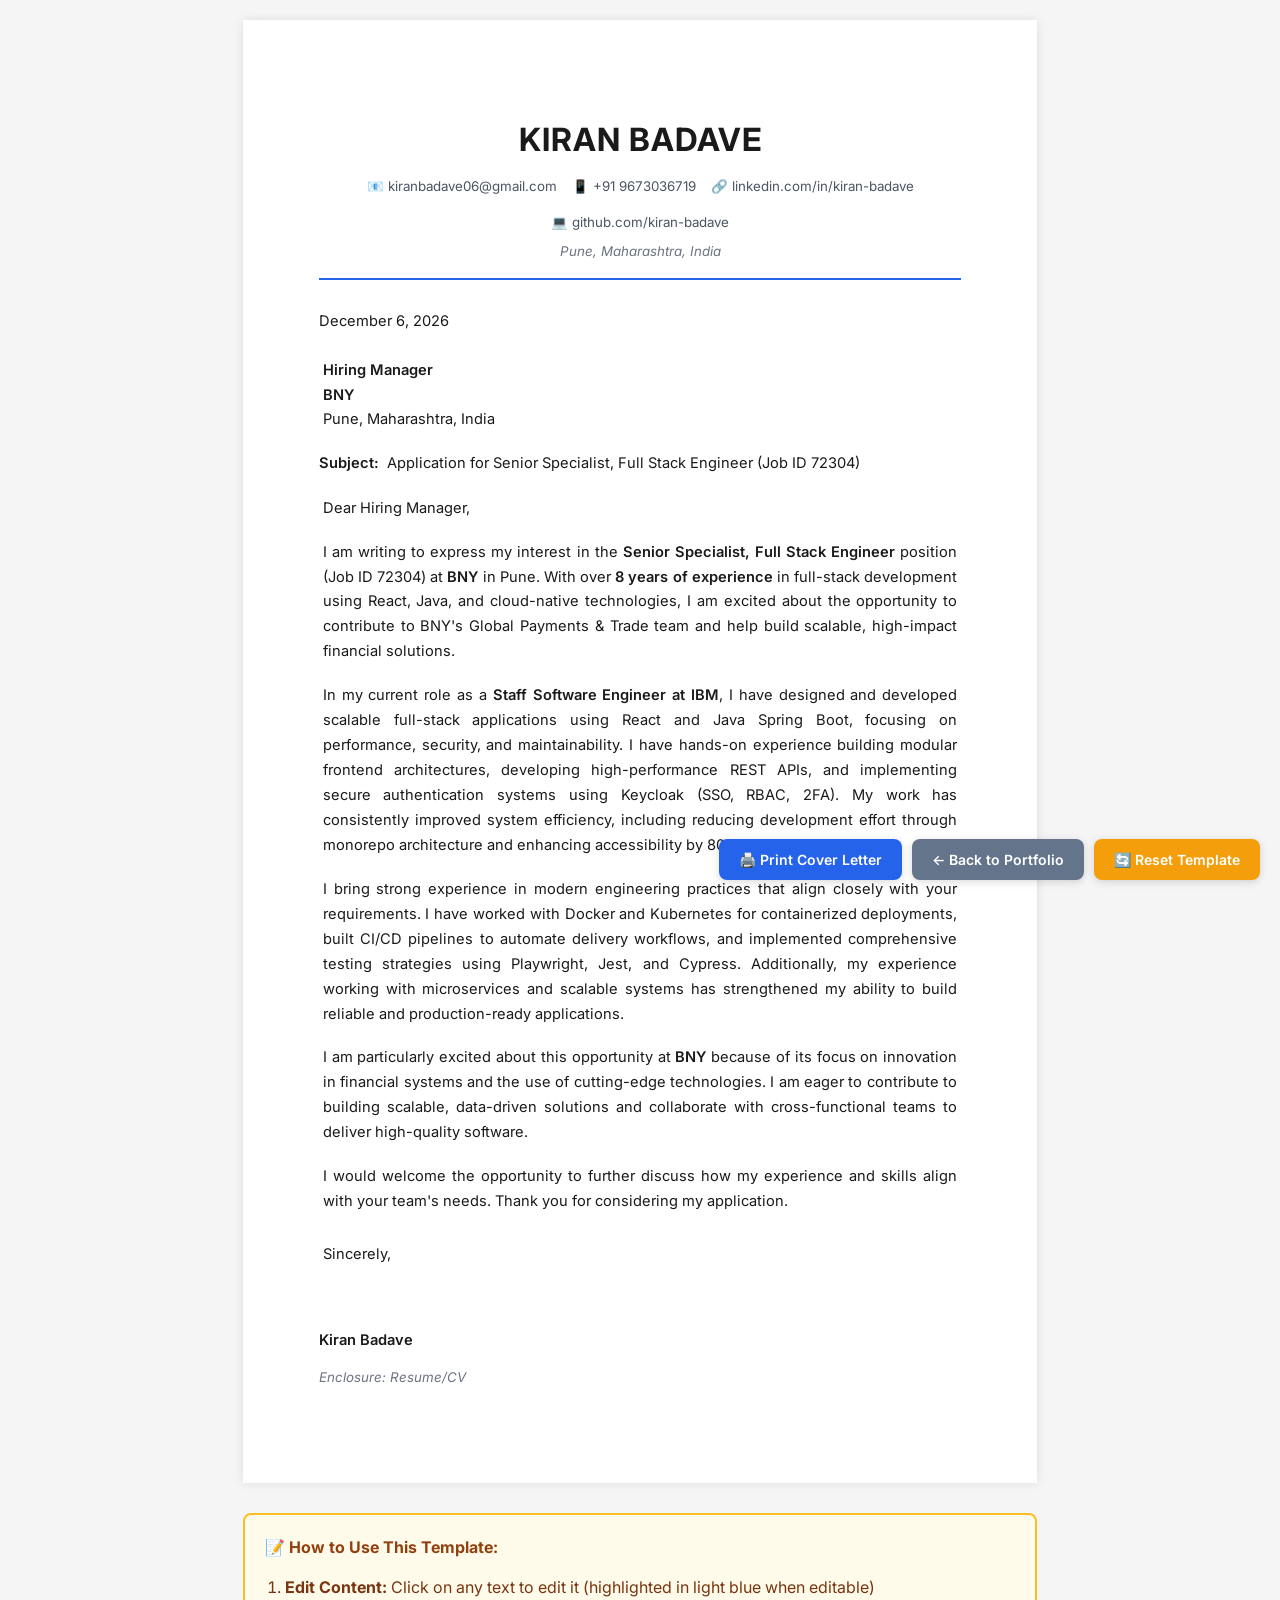
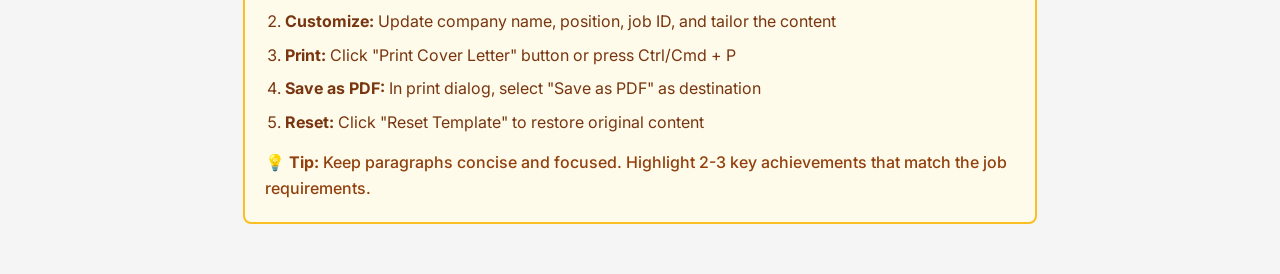
==== cover-letter.html @ ef1b8f8c "Add cover letter template and refresh CV Add an editable, print-ready cover letter template with usa" ====
<!DOCTYPE html>
<html lang="en">
<head>
    <meta charset="UTF-8">
    <meta name="viewport" content="width=device-width, initial-scale=1.0">
    <title>Cover Letter - Kiran Badave</title>
    <link rel="preconnect" href="https://fonts.googleapis.com">
    <link rel="preconnect" href="https://fonts.gstatic.com" crossorigin>
    <link href="https://fonts.googleapis.com/css2?family=Inter:wght@300;400;500;600;700&display=swap" rel="stylesheet">
    <link rel="stylesheet" href="cover-letter.css">
</head>
<body>
    <div class="cover-letter-container">
        <!-- Header with Contact Info -->
        <header class="letter-header">
            <h1 class="sender-name">KIRAN BADAVE</h1>
            <div class="contact-info">
                <span>📧 kiranbadave06@gmail.com</span>
                <span>📱 +91 9673036719</span>
                <span>🔗 linkedin.com/in/kiran-badave</span>
                <span>💻 github.com/kiran-badave</span>
            </div>
            <p class="sender-location">Pune, Maharashtra, India</p>
        </header>

        <!-- Date -->
        <div class="letter-date">
            <p id="currentDate"></p>
        </div>

        <!-- Recipient Info (Editable) -->
        <div class="recipient-info">
            <p class="recipient-name" contenteditable="true">Hiring Manager</p>
            <p class="company-name" contenteditable="true">BNY</p>
            <p class="company-address" contenteditable="true">Pune, Maharashtra, India</p>
        </div>

        <!-- Subject Line (Editable) -->
        <div class="subject-line">
            <p><strong>Subject:</strong> <span contenteditable="true">Application for Senior Specialist, Full Stack Engineer (Job ID 72304)</span></p>
        </div>

        <!-- Salutation (Editable) -->
        <div class="salutation">
            <p contenteditable="true">Dear Hiring Manager,</p>
        </div>

        <!-- Letter Body (Editable) -->
        <div class="letter-body">
            <!-- Paragraph 1: Opening & Position -->
            <p contenteditable="true">
                I am writing to express my interest in the <strong>Senior Specialist, Full Stack Engineer</strong> position (Job ID 72304) at <strong>BNY</strong> in Pune. With over <strong>8 years of experience</strong> in full-stack development using React, Java, and cloud-native technologies, I am excited about the opportunity to contribute to BNY's Global Payments & Trade team and help build scalable, high-impact financial solutions.
            </p>

            <!-- Paragraph 2: Current Role & Achievements -->
            <p contenteditable="true">
                In my current role as a <strong>Staff Software Engineer at IBM</strong>, I have designed and developed scalable full-stack applications using React and Java Spring Boot, focusing on performance, security, and maintainability. I have hands-on experience building modular frontend architectures, developing high-performance REST APIs, and implementing secure authentication systems using Keycloak (SSO, RBAC, 2FA). My work has consistently improved system efficiency, including reducing development effort through monorepo architecture and enhancing accessibility by 80%.
            </p>

            <!-- Paragraph 3: Relevant Skills & Experience -->
            <p contenteditable="true">
                I bring strong experience in modern engineering practices that align closely with your requirements. I have worked with Docker and Kubernetes for containerized deployments, built CI/CD pipelines to automate delivery workflows, and implemented comprehensive testing strategies using Playwright, Jest, and Cypress. Additionally, my experience working with microservices and scalable systems has strengthened my ability to build reliable and production-ready applications.
            </p>

            <!-- Paragraph 4: Why This Company -->
            <p contenteditable="true">
                I am particularly excited about this opportunity at <strong>BNY</strong> because of its focus on innovation in financial systems and the use of cutting-edge technologies. I am eager to contribute to building scalable, data-driven solutions and collaborate with cross-functional teams to deliver high-quality software.
            </p>

            <!-- Paragraph 5: Closing -->
            <p contenteditable="true">
                I would welcome the opportunity to further discuss how my experience and skills align with your team's needs. Thank you for considering my application.
            </p>
        </div>

        <!-- Closing (Editable) -->
        <div class="letter-closing">
            <p contenteditable="true">Sincerely,</p>
            <div class="signature-space"></div>
            <p class="signature-name">Kiran Badave</p>
        </div>

        <!-- Enclosure Note -->
        <div class="enclosure">
            <p>Enclosure: Resume/CV</p>
        </div>
    </div>

    <!-- Print Controls -->
    <div class="print-controls no-print">
        <button onclick="window.print()" class="print-btn">🖨️ Print Cover Letter</button>
        <button onclick="window.location.href='index.html'" class="back-btn">← Back to Portfolio</button>
        <button onclick="resetTemplate()" class="reset-btn">🔄 Reset Template</button>
    </div>

    <!-- Instructions -->
    <div class="instructions no-print">
        <h3>📝 How to Use This Template:</h3>
        <ol>
            <li><strong>Edit Content:</strong> Click on any text to edit it (highlighted in light blue when editable)</li>
            <li><strong>Customize:</strong> Update company name, position, job ID, and tailor the content</li>
            <li><strong>Print:</strong> Click "Print Cover Letter" button or press Ctrl/Cmd + P</li>
            <li><strong>Save as PDF:</strong> In print dialog, select "Save as PDF" as destination</li>
            <li><strong>Reset:</strong> Click "Reset Template" to restore original content</li>
        </ol>
        <p><strong>💡 Tip:</strong> Keep paragraphs concise and focused. Highlight 2-3 key achievements that match the job requirements.</p>
    </div>

    <script>
        // Set current date
        const dateOptions = { year: 'numeric', month: 'long', day: 'numeric' };
        document.getElementById('currentDate').textContent = new Date().toLocaleDateString('en-US', dateOptions);

        // Store original content for reset
        const originalContent = document.querySelector('.cover-letter-container').innerHTML;

        function resetTemplate() {
            if (confirm('Are you sure you want to reset the template? All changes will be lost.')) {
                document.querySelector('.cover-letter-container').innerHTML = originalContent;
                // Re-set the date
                document.getElementById('currentDate').textContent = new Date().toLocaleDateString('en-US', dateOptions);
            }
        }

        // Add visual feedback for editable areas
        document.querySelectorAll('[contenteditable="true"]').forEach(element => {
            element.addEventListener('focus', function() {
                this.style.backgroundColor = '#e0f2fe';
            });
            element.addEventListener('blur', function() {
                this.style.backgroundColor = 'transparent';
            });
        });
    </script>
</body>
</html>
---- cover-letter.css ----
/**
 * Cover Letter Template Styles
 * Copyright (c) 2025 Kiran Badave
 * Licensed under the MIT License
 */

/* Reset and Base Styles */
* {
    margin: 0;
    padding: 0;
    box-sizing: border-box;
}

body {
    font-family: 'Inter', -apple-system, BlinkMacSystemFont, 'Segoe UI', sans-serif;
    line-height: 1.6;
    color: #1a1a1a;
    background: #f5f5f5;
    padding: 20px;
}

.cover-letter-container {
    max-width: 210mm; /* A4 width */
    margin: 0 auto;
    background: white;
    padding: 25mm 20mm;
    box-shadow: 0 0 10px rgba(0,0,0,0.1);
    min-height: 297mm; /* A4 height */
}

/* Header Section */
.letter-header {
    text-align: center;
    border-bottom: 2px solid #2563eb;
    padding-bottom: 15px;
    margin-bottom: 30px;
}

.sender-name {
    font-size: 24pt;
    font-weight: 700;
    color: #1a1a1a;
    letter-spacing: 1px;
    margin-bottom: 10px;
}

.contact-info {
    display: flex;
    justify-content: center;
    flex-wrap: wrap;
    gap: 15px;
    font-size: 10pt;
    color: #4b5563;
    margin-bottom: 8px;
}

.contact-info span {
    white-space: nowrap;
}

.sender-location {
    font-size: 10pt;
    color: #6b7280;
    font-style: italic;
}

/* Date */
.letter-date {
    margin-bottom: 25px;
    font-size: 11pt;
}

/* Recipient Info */
.recipient-info {
    margin-bottom: 20px;
    font-size: 11pt;
    line-height: 1.4;
}

.recipient-name {
    font-weight: 600;
}

.company-name {
    font-weight: 600;
}

/* Subject Line */
.subject-line {
    margin-bottom: 20px;
    font-size: 11pt;
}

.subject-line strong {
    font-weight: 600;
}

/* Salutation */
.salutation {
    margin-bottom: 15px;
    font-size: 11pt;
}

/* Letter Body */
.letter-body {
    margin-bottom: 25px;
    font-size: 11pt;
    text-align: justify;
}

.letter-body p {
    margin-bottom: 15px;
    line-height: 1.7;
}

.letter-body strong {
    font-weight: 600;
    color: #1a1a1a;
}

/* Closing */
.letter-closing {
    margin-bottom: 15px;
    font-size: 11pt;
}

.signature-space {
    height: 40px;
    margin: 10px 0;
}

.signature-name {
    font-weight: 600;
}

/* Enclosure */
.enclosure {
    font-size: 10pt;
    color: #6b7280;
    font-style: italic;
}

/* Editable Content Styling */
[contenteditable="true"] {
    cursor: text;
    transition: background-color 0.2s ease;
    padding: 2px 4px;
    border-radius: 3px;
}

[contenteditable="true"]:hover {
    background-color: #f0f9ff;
}

[contenteditable="true"]:focus {
    outline: 2px solid #3b82f6;
    outline-offset: 2px;
    background-color: #e0f2fe;
}

/* Print Controls */
.print-controls {
    position: fixed;
    bottom: 20px;
    right: 20px;
    display: flex;
    gap: 10px;
    z-index: 1000;
}

.print-btn, .back-btn, .reset-btn {
    padding: 12px 20px;
    border: none;
    border-radius: 8px;
    font-size: 14px;
    font-weight: 600;
    cursor: pointer;
    transition: all 0.3s ease;
    font-family: 'Inter', sans-serif;
    box-shadow: 0 2px 8px rgba(0,0,0,0.15);
}

.print-btn {
    background: #2563eb;
    color: white;
}

.print-btn:hover {
    background: #1d4ed8;
    transform: translateY(-2px);
    box-shadow: 0 4px 12px rgba(37, 99, 235, 0.3);
}

.back-btn {
    background: #64748b;
    color: white;
}

.back-btn:hover {
    background: #475569;
    transform: translateY(-2px);
}

.reset-btn {
    background: #f59e0b;
    color: white;
}

.reset-btn:hover {
    background: #d97706;
    transform: translateY(-2px);
}

/* Instructions */
.instructions {
    max-width: 210mm;
    margin: 30px auto;
    background: #fffbeb;
    border: 2px solid #fbbf24;
    border-radius: 8px;
    padding: 20px;
}

.instructions h3 {
    color: #92400e;
    margin-bottom: 15px;
    font-size: 16px;
}

.instructions ol {
    margin-left: 20px;
    margin-bottom: 15px;
}

.instructions li {
    margin-bottom: 8px;
    color: #78350f;
}

.instructions p {
    color: #92400e;
    font-weight: 500;
}

/* Print Styles */
@media print {
    body {
        background: white;
        padding: 0;
    }

    .cover-letter-container {
        box-shadow: none;
        padding: 15mm 20mm;
        max-width: 100%;
        margin: 0;
    }

    .print-controls,
    .no-print {
        display: none !important;
    }

    .letter-header {
        border-bottom: 2px solid #000;
    }

    .sender-name {
        font-size: 22pt;
    }

    .contact-info {
        font-size: 9pt;
    }

    .letter-body,
    .salutation,
    .subject-line,
    .recipient-info,
    .letter-date,
    .letter-closing {
        font-size: 10.5pt;
    }

    /* Remove editable styling for print */
    [contenteditable="true"] {
        cursor: default;
        padding: 0;
    }

    [contenteditable="true"]:focus {
        outline: none;
        background-color: transparent;
    }

    /* Ensure single page */
    @page {
        size: A4;
        margin: 15mm;
    }

    /* Prevent page breaks in paragraphs */
    .letter-body p {
        page-break-inside: avoid;
    }
}

/* Responsive */
@media (max-width: 768px) {
    body {
        padding: 10px;
    }

    .cover-letter-container {
        padding: 20px;
    }

    .sender-name {
        font-size: 20pt;
    }

    .contact-info {
        flex-direction: column;
        gap: 8px;
        align-items: center;
    }

    .print-controls {
        position: static;
        margin: 20px auto;
        justify-content: center;
        flex-wrap: wrap;
    }

    .instructions {
        margin: 20px 10px;
    }
}

/* Accessibility */
@media (prefers-reduced-motion: reduce) {
    * {
        transition: none !important;
    }
}

/* Made with Bob */
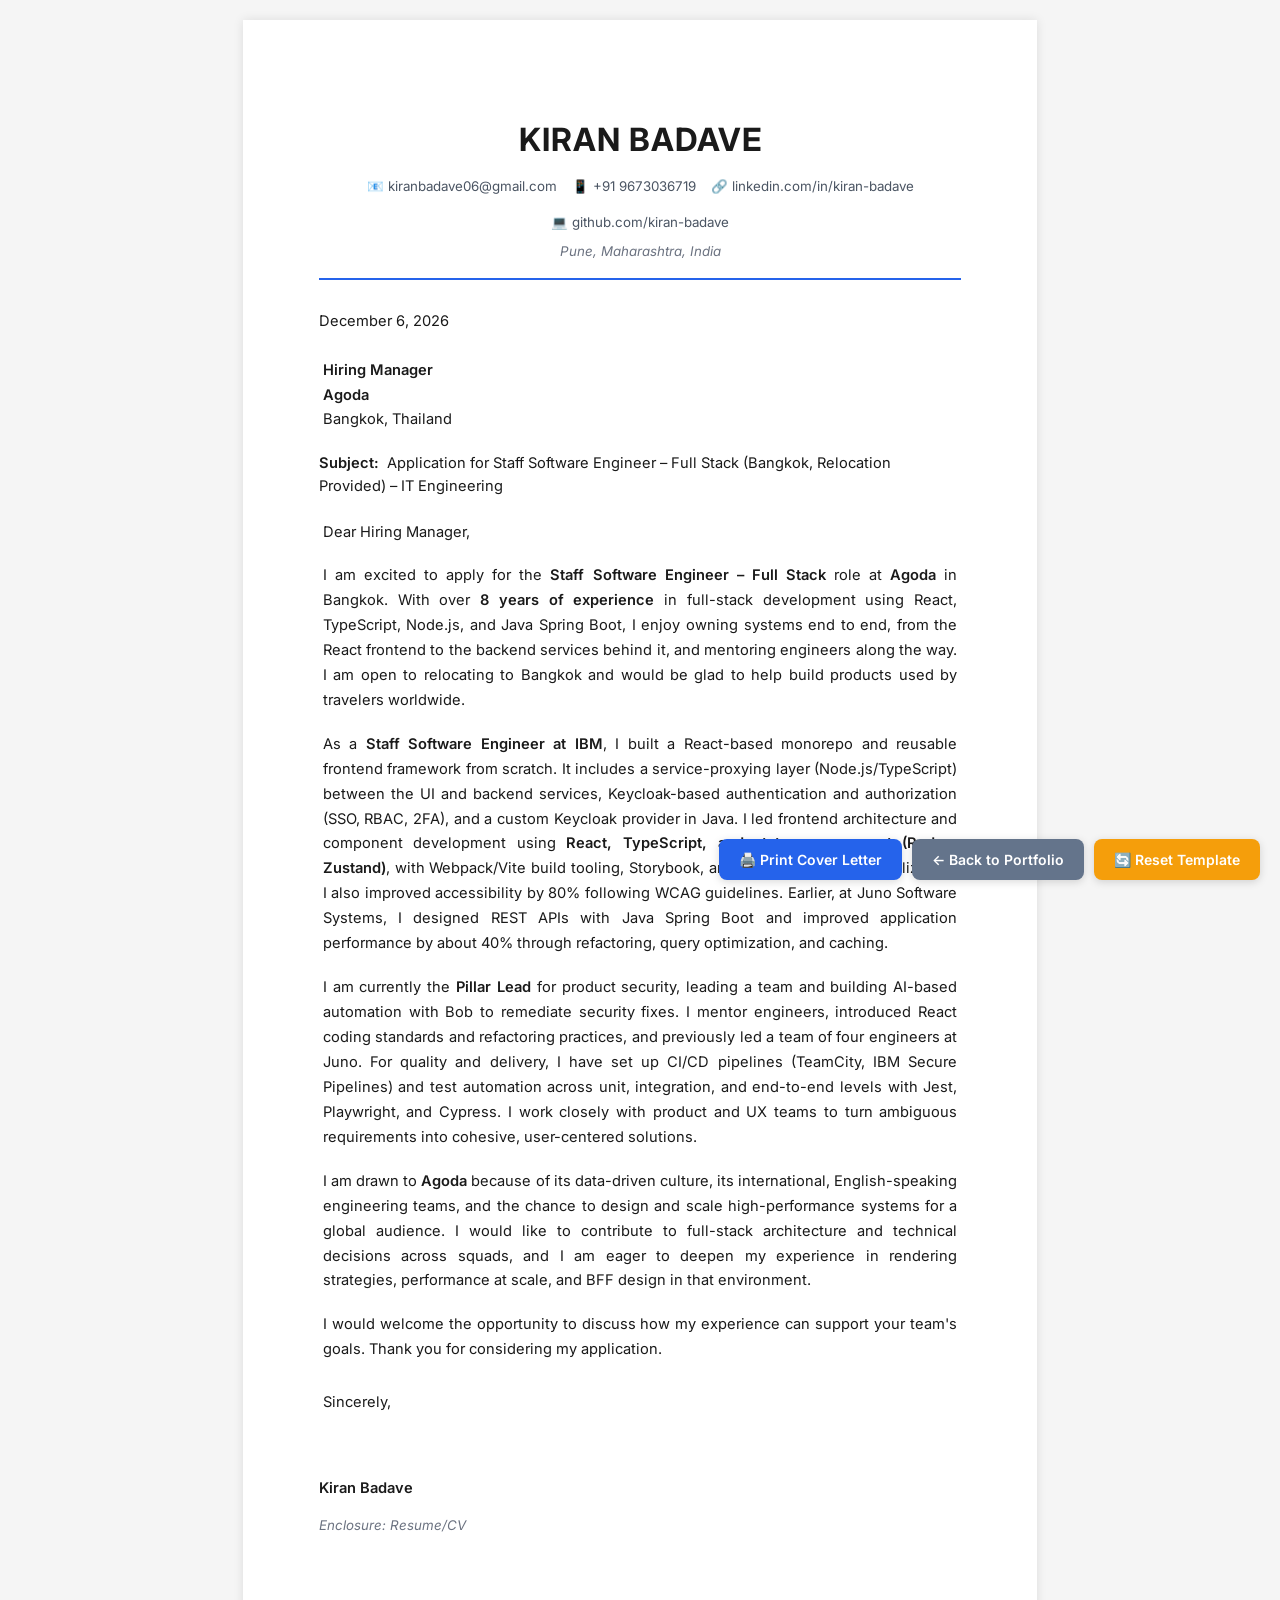
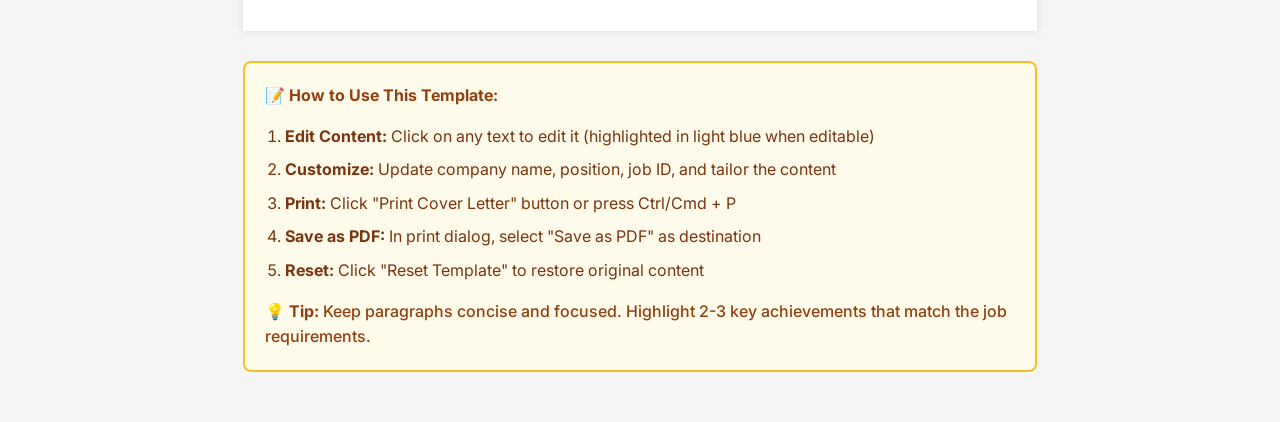
==== commit 52a4a212: "Tailor cover letter for Agoda role Update the recipient, position, and letter content for Agoda's St" ====
--- a/cover-letter.html
+++ b/cover-letter.html
@@ -31,13 +31,13 @@
         <!-- Recipient Info (Editable) -->
         <div class="recipient-info">
             <p class="recipient-name" contenteditable="true">Hiring Manager</p>
-            <p class="company-name" contenteditable="true">BNY</p>
-            <p class="company-address" contenteditable="true">Pune, Maharashtra, India</p>
+            <p class="company-name" contenteditable="true">Agoda</p>
+            <p class="company-address" contenteditable="true">Bangkok, Thailand</p>
         </div>
 
         <!-- Subject Line (Editable) -->
         <div class="subject-line">
-            <p><strong>Subject:</strong> <span contenteditable="true">Application for Senior Specialist, Full Stack Engineer (Job ID 72304)</span></p>
+            <p><strong>Subject:</strong> <span contenteditable="true">Application for Staff Software Engineer – Full Stack (Bangkok, Relocation Provided) – IT Engineering</span></p>
         </div>
 
         <!-- Salutation (Editable) -->
@@ -49,27 +49,27 @@
         <div class="letter-body">
             <!-- Paragraph 1: Opening & Position -->
             <p contenteditable="true">
-                I am writing to express my interest in the <strong>Senior Specialist, Full Stack Engineer</strong> position (Job ID 72304) at <strong>BNY</strong> in Pune. With over <strong>8 years of experience</strong> in full-stack development using React, Java, and cloud-native technologies, I am excited about the opportunity to contribute to BNY's Global Payments & Trade team and help build scalable, high-impact financial solutions.
+                I am excited to apply for the <strong>Staff Software Engineer – Full Stack</strong> role at <strong>Agoda</strong> in Bangkok. With over <strong>8 years of experience</strong> in full-stack development using React, TypeScript, Node.js, and Java Spring Boot, I enjoy owning systems end to end, from the React frontend to the backend services behind it, and mentoring engineers along the way. I am open to relocating to Bangkok and would be glad to help build products used by travelers worldwide.
             </p>
 
             <!-- Paragraph 2: Current Role & Achievements -->
             <p contenteditable="true">
-                In my current role as a <strong>Staff Software Engineer at IBM</strong>, I have designed and developed scalable full-stack applications using React and Java Spring Boot, focusing on performance, security, and maintainability. I have hands-on experience building modular frontend architectures, developing high-performance REST APIs, and implementing secure authentication systems using Keycloak (SSO, RBAC, 2FA). My work has consistently improved system efficiency, including reducing development effort through monorepo architecture and enhancing accessibility by 80%.
+                As a <strong>Staff Software Engineer at IBM</strong>, I built a React-based monorepo and reusable frontend framework from scratch. It includes a service-proxying layer (Node.js/TypeScript) between the UI and backend services, Keycloak-based authentication and authorization (SSO, RBAC, 2FA), and a custom Keycloak provider in Java. I led frontend architecture and component development using <strong>React, TypeScript, and state management (Redux, Zustand)</strong>, with Webpack/Vite build tooling, Storybook, and i18next for internationalization. I also improved accessibility by 80% following WCAG guidelines. Earlier, at Juno Software Systems, I designed REST APIs with Java Spring Boot and improved application performance by about 40% through refactoring, query optimization, and caching.
             </p>
 
-            <!-- Paragraph 3: Relevant Skills & Experience -->
+            <!-- Paragraph 3: Leadership, Mentoring & Engineering Practices -->
             <p contenteditable="true">
-                I bring strong experience in modern engineering practices that align closely with your requirements. I have worked with Docker and Kubernetes for containerized deployments, built CI/CD pipelines to automate delivery workflows, and implemented comprehensive testing strategies using Playwright, Jest, and Cypress. Additionally, my experience working with microservices and scalable systems has strengthened my ability to build reliable and production-ready applications.
+                I am currently the <strong>Pillar Lead</strong> for product security, leading a team and building AI-based automation with Bob to remediate security fixes. I mentor engineers, introduced React coding standards and refactoring practices, and previously led a team of four engineers at Juno. For quality and delivery, I have set up CI/CD pipelines (TeamCity, IBM Secure Pipelines) and test automation across unit, integration, and end-to-end levels with Jest, Playwright, and Cypress. I work closely with product and UX teams to turn ambiguous requirements into cohesive, user-centered solutions.
             </p>
 
             <!-- Paragraph 4: Why This Company -->
             <p contenteditable="true">
-                I am particularly excited about this opportunity at <strong>BNY</strong> because of its focus on innovation in financial systems and the use of cutting-edge technologies. I am eager to contribute to building scalable, data-driven solutions and collaborate with cross-functional teams to deliver high-quality software.
+                I am drawn to <strong>Agoda</strong> because of its data-driven culture, its international, English-speaking engineering teams, and the chance to design and scale high-performance systems for a global audience. I would like to contribute to full-stack architecture and technical decisions across squads, and I am eager to deepen my experience in rendering strategies, performance at scale, and BFF design in that environment.
             </p>
 
             <!-- Paragraph 5: Closing -->
             <p contenteditable="true">
-                I would welcome the opportunity to further discuss how my experience and skills align with your team's needs. Thank you for considering my application.
+                I would welcome the opportunity to discuss how my experience can support your team's goals. Thank you for considering my application.
             </p>
         </div>
 
